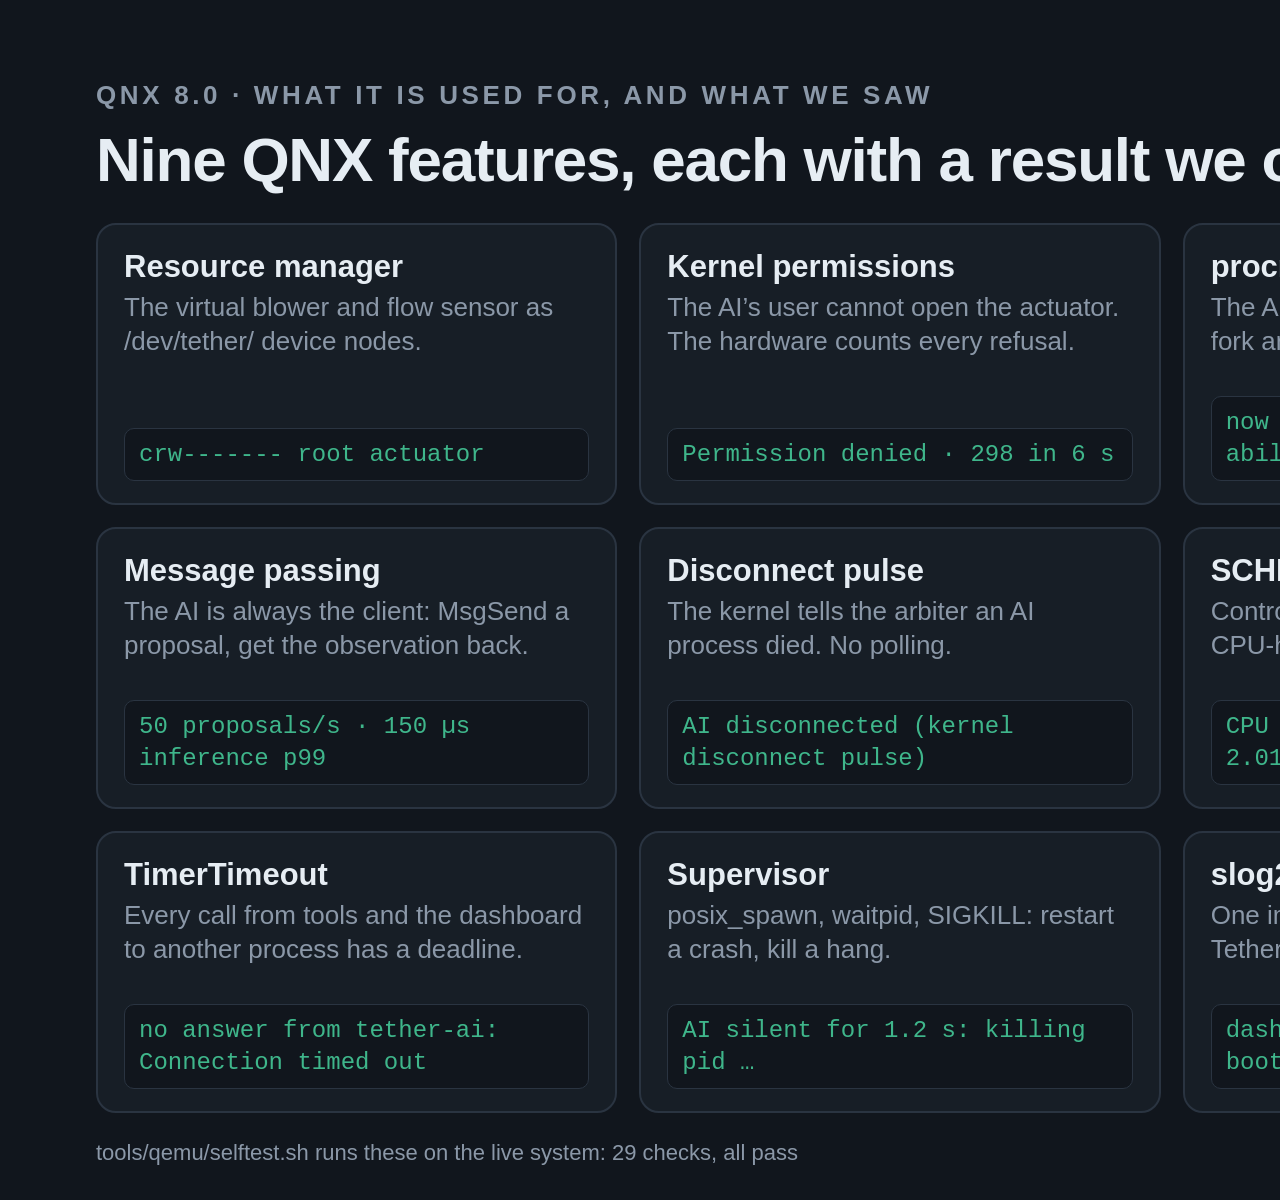
==== docs/devpost/src/04-qnx-evidence.html @ 0862b235 "docs(devpost): add a nine-image gallery and two thumbnails for the submission Each picture is render" ====
<!doctype html><html lang="en"><head><meta charset="utf-8"><link rel="stylesheet" href="style.css">
<style>
  .grid { display: grid; grid-template-columns: repeat(3, 1fr); gap: 22px; margin-top: 30px; }
  .t { padding: 24px 26px 22px; height: 282px; display: flex; flex-direction: column; }
  .t h3 { font-size: 31px; font-weight: 700; }
  .t p { font-size: 26px; color: var(--muted); margin-top: 6px; line-height: 1.3; }
  .t code { margin-top: auto; font: 24px/1.3 ui-monospace, Menlo, monospace; color: var(--ai); background: #11161d; border: 1px solid var(--line);
    border-radius: 10px; padding: 10px 14px; }
</style></head><body>
<div class="slide">
  <div class="kicker">QNX 8.0 · what it is used for, and what we saw</div>
  <h1 style="font-size:62px">Nine QNX features, each with a result we observed</h1>
  <div class="grid" id="g"></div>
  <div class="foot"><span>tools/qemu/selftest.sh runs these on the live system: 29 checks, all pass</span><span>QNX SDP 8.0 · QEMU on Apple M4</span></div>
</div>
<script>
const T = [
 ['Resource manager', 'The virtual blower and flow sensor as /dev/tether/ device nodes.', 'crw------- root actuator'],
 ['Kernel permissions', 'The AI’s user cannot open the actuator. The hardware counts every refusal.', 'Permission denied · 298 in 6 s'],
 ['procmgr_ability + setuid', 'The AI starts as root, locks away spawn, fork and setuid, then becomes uid 2002.', 'now uid 2002 gid 2002, abilities locked'],
 ['Message passing', 'The AI is always the client: MsgSend a proposal, get the observation back.', '50 proposals/s · 150 µs inference p99'],
 ['Disconnect pulse', 'The kernel tells the arbiter an AI process died. No polling.', 'AI disconnected (kernel disconnect pulse)'],
 ['SCHED_FIFO + timer pulses', 'Control loop at priority 60, AI at 20. A CPU-hogging AI cannot starve it.', 'CPU 99% busy · p99 1.91 ms vs 2.01 ms idle'],
 ['TimerTimeout', 'Every call from tools and the dashboard to another process has a deadline.', 'no answer from tether-ai: Connection timed out'],
 ['Supervisor', 'posix_spawn, waitpid, SIGKILL: restart a crash, kill a hang.', 'AI silent for 1.2 s: killing pid …'],
 ['slog2 + mkqnximage', 'One image that boots straight into Tether, with structured logs.', 'dashboard answers ~12 s after boot'],
];
const g = document.getElementById('g');
for (const [h, p, c] of T) {
  const d = document.createElement('div'); d.className = 'panel t';
  d.innerHTML = `<h3>${h}</h3><p>${p}</p><code>${c}</code>`; g.appendChild(d);
}
</script>
</body></html>
---- docs/devpost/src/style.css ----
/* Shared look for the Devpost gallery. Surfaces and the two data colours match the
 * dashboard; the data colours (blue, orange) were checked with the dataviz
 * validator on this surface (CVD and normal-vision separation, contrast >= 3:1). */
:root {
  --bg: #11161d; --panel: #171e26; --panel2: #1c2530; --line: #2a3441;
  --text: #e6edf3; --muted: #8b98a8;
  --blue: #3987e5;   /* behind Tether, measured pressure */
  --orange: #d95926; /* the AI alone */
  --ai: #3fb68b;     /* the AI's proposal (status colour, as in the dashboard) */
  --safe: #f0a93b;   /* recovery controller in control */
  --bad: #ef5a5a;
}
* { box-sizing: border-box; margin: 0; padding: 0; }
html, body { background: var(--bg); color: var(--text); overflow: hidden;
  font-family: -apple-system, "SF Pro Display", "Helvetica Neue", Arial, sans-serif; }
.slide { position: relative; width: 1800px; height: 1200px; padding: 80px 96px 0; }
.kicker { font-size: 26px; letter-spacing: .14em; text-transform: uppercase; color: var(--muted); font-weight: 650; }
h1 { font-size: 74px; line-height: 1.06; font-weight: 750; letter-spacing: -.02em; margin-top: 16px; }
.sub { font-size: 32px; color: var(--muted); margin-top: 16px; line-height: 1.38; max-width: 1560px; }
.foot { position: absolute; left: 96px; right: 96px; bottom: 34px; display: flex; justify-content: space-between;
  font-size: 22px; color: var(--muted); }
.panel { background: var(--panel); border: 2px solid var(--line); border-radius: 20px; }
.mono { font-family: ui-monospace, "SF Mono", Menlo, monospace; }
.crop { position: relative; overflow: hidden; border-radius: 16px; border: 2px solid var(--line); background: #0f1419; }
.crop img { position: absolute; display: block; }
.dot { display: inline-block; width: 26px; height: 8px; border-radius: 4px; vertical-align: middle; margin-right: 10px; }
b.blue { color: var(--blue); } b.orange { color: var(--orange); } b.ai { color: var(--ai); } b.safe { color: var(--safe); }
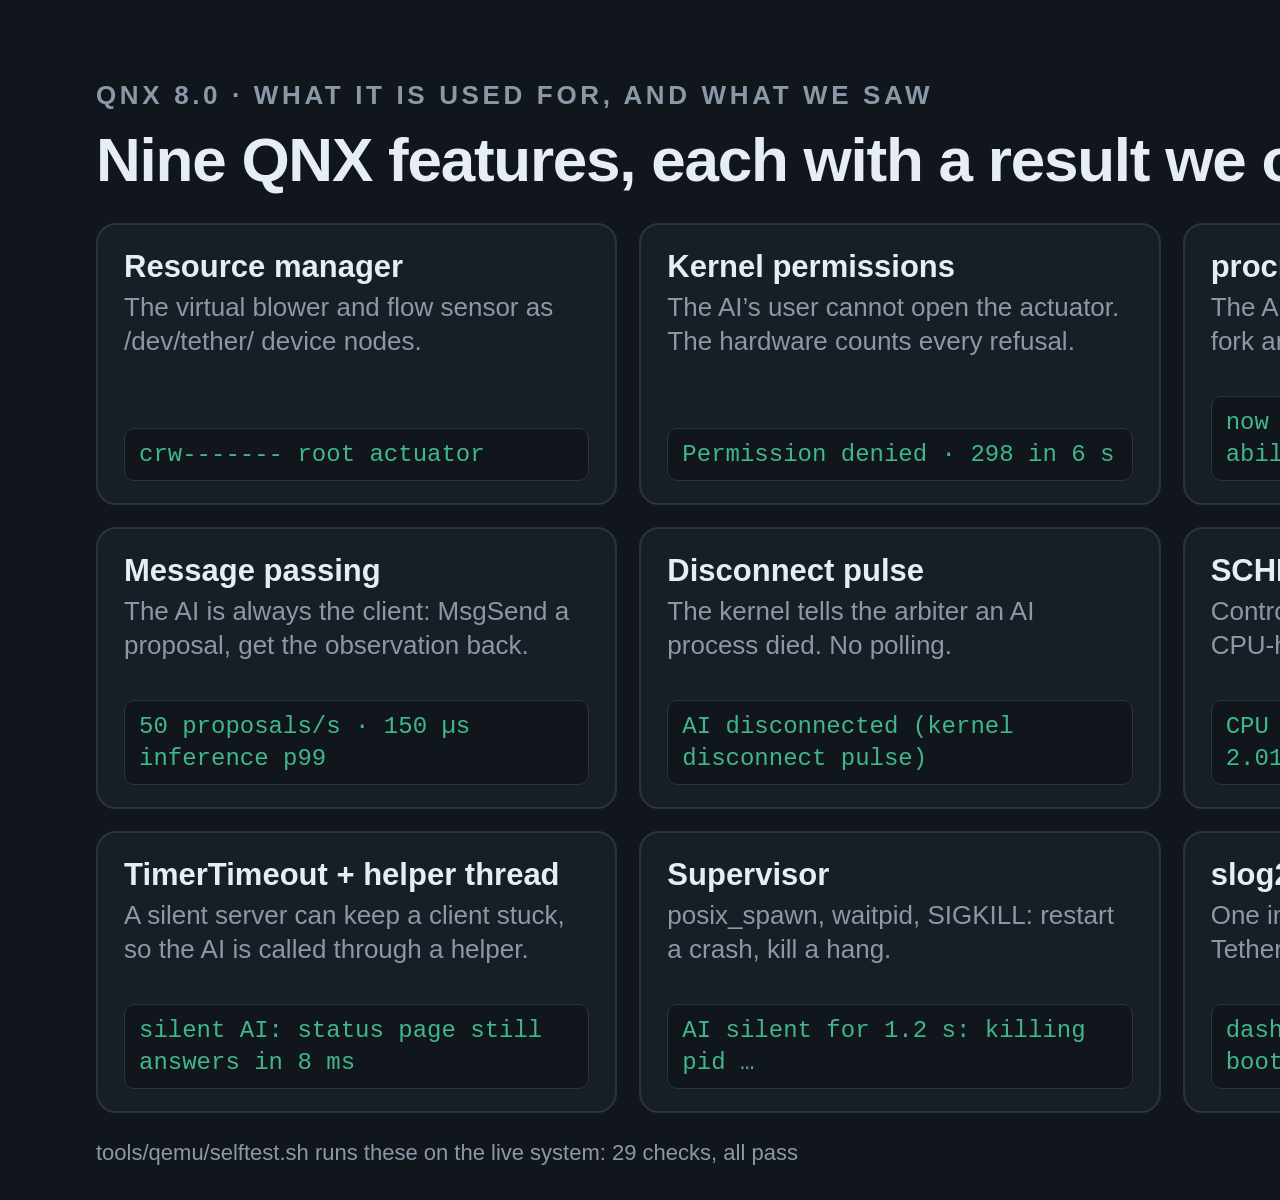
==== commit d1983d02: "fix(bridge): call the AI through a helper thread so a silent AI cannot wedge the gateway A TimerTime" ====
--- a/docs/devpost/src/04-qnx-evidence.html
+++ b/docs/devpost/src/04-qnx-evidence.html
@@ -21,7 +21,7 @@
  ['Message passing', 'The AI is always the client: MsgSend a proposal, get the observation back.', '50 proposals/s · 150 µs inference p99'],
  ['Disconnect pulse', 'The kernel tells the arbiter an AI process died. No polling.', 'AI disconnected (kernel disconnect pulse)'],
  ['SCHED_FIFO + timer pulses', 'Control loop at priority 60, AI at 20. A CPU-hogging AI cannot starve it.', 'CPU 99% busy · p99 1.91 ms vs 2.01 ms idle'],
- ['TimerTimeout', 'Every call from tools and the dashboard to another process has a deadline.', 'no answer from tether-ai: Connection timed out'],
+ ['TimerTimeout + helper thread', 'A silent server can keep a client stuck, so the AI is called through a helper.', 'silent AI: status page still answers in 8 ms'],
  ['Supervisor', 'posix_spawn, waitpid, SIGKILL: restart a crash, kill a hang.', 'AI silent for 1.2 s: killing pid …'],
  ['slog2 + mkqnximage', 'One image that boots straight into Tether, with structured logs.', 'dashboard answers ~12 s after boot'],
 ];
